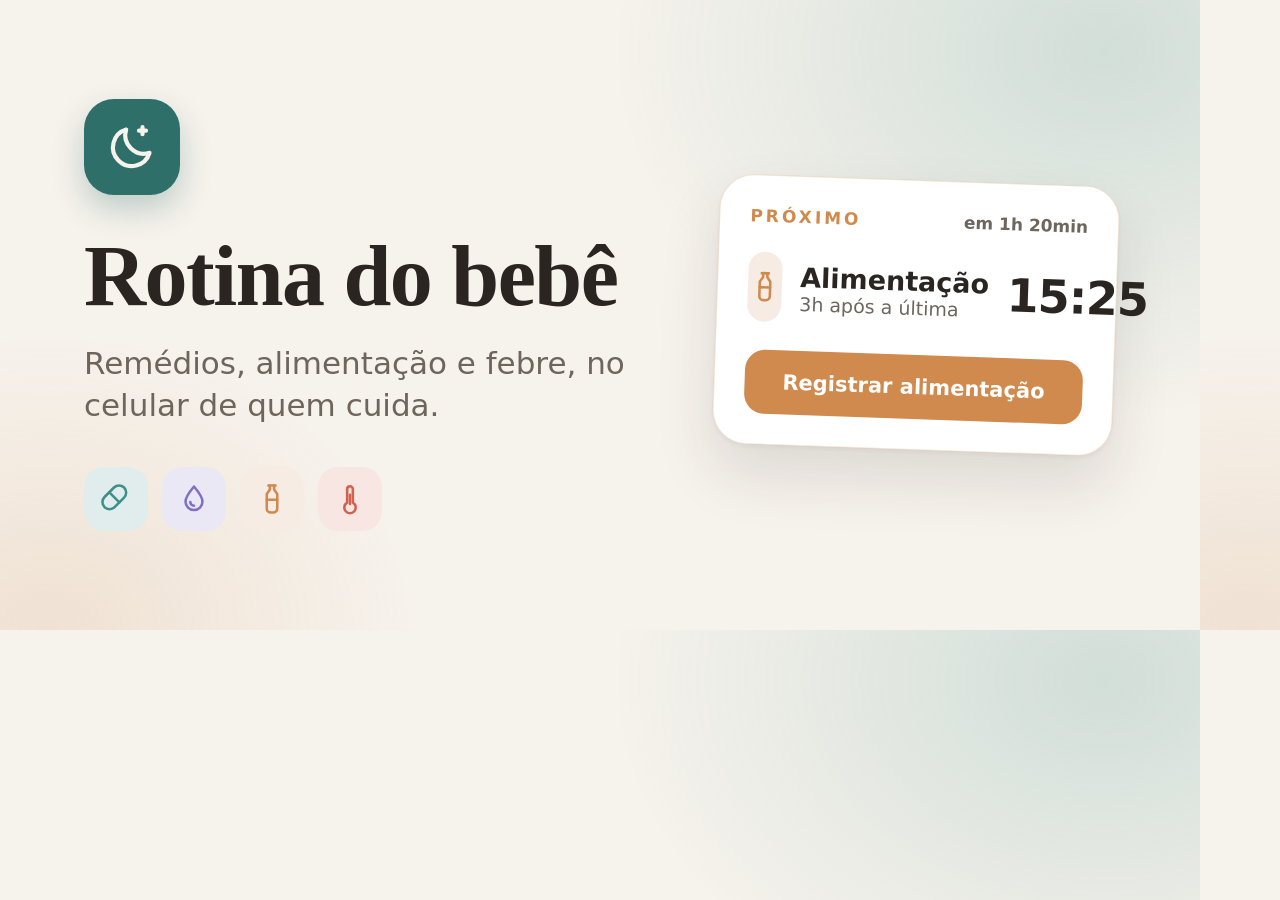
==== img/fontes/compartilhar.html @ 5ee4a87d "Adiciona prévia do link ao compartilhar e ícone da tela de início Tags Open Graph com imagem 1200x63" ====
<!doctype html>
<!--
  Fonte da imagem de compartilhamento (img/compartilhar.png, 1200x630).
  Para gerar de novo (Windows), na pasta do projeto:
  "C:\Program Files (x86)\Microsoft\Edge\Application\msedge.exe" --headless --disable-gpu --hide-scrollbars
    --window-size=1200,630 --screenshot="%CD%\img\compartilhar.png" "%CD%\img\fontes\compartilhar.html"
-->
<html lang="pt-BR">
<head>
<meta charset="utf-8">
<style>
  * { box-sizing: border-box; margin: 0; }
  html, body { width: 1200px; height: 630px; overflow: hidden; }
  body {
    font-family: "Segoe UI", system-ui, sans-serif;
    color: #2a2521;
    background:
      radial-gradient(700px 520px at 92% 8%, rgba(63, 143, 138, 0.20), transparent 70%),
      radial-gradient(520px 420px at 4% 100%, rgba(208, 138, 78, 0.16), transparent 70%),
      #f6f2ec;
    display: flex;
    align-items: center;
    padding: 0 84px;
    gap: 64px;
  }
  .texto { flex: 1; }
  .marca {
    width: 96px; height: 96px; border-radius: 30px;
    background: #2f6f6a; display: grid; place-items: center; margin-bottom: 38px;
    box-shadow: 0 14px 30px rgba(47, 111, 106, 0.28);
  }
  .marca svg { width: 56px; height: 56px; }
  h1 {
    font-family: "Palatino Linotype", Palatino, Georgia, serif;
    font-size: 86px; font-weight: 600; letter-spacing: -1.5px; line-height: 1;
  }
  p { margin-top: 24px; font-size: 31px; line-height: 1.35; color: #6e655c; max-width: 560px; }
  .icones { display: flex; gap: 14px; margin-top: 40px; }
  .ic {
    width: 64px; height: 64px; border-radius: 20px; display: grid; place-items: center;
    background: color-mix(in srgb, var(--c) 16%, #fff); color: var(--c);
  }
  .ic svg { width: 34px; height: 34px; fill: none; stroke: currentColor; stroke-width: 1.8; stroke-linecap: round; stroke-linejoin: round; }

  .cartao {
    width: 400px; padding: 30px; border-radius: 34px; background: #fff;
    box-shadow: 0 2px 4px rgba(42, 37, 33, 0.05), 0 30px 60px rgba(42, 37, 33, 0.12);
    border: 1px solid rgba(208, 138, 78, 0.25);
    transform: rotate(2deg);
  }
  .topo { display: flex; justify-content: space-between; font-size: 17px; font-weight: 700; }
  .rot { color: #d08a4e; letter-spacing: 3px; }
  .conta { color: #6e655c; }
  .corpo { display: flex; align-items: center; gap: 18px; margin: 26px 0 28px; }
  .corpo .ic { --c: #d08a4e; width: 70px; height: 70px; }
  .titulo { font-size: 27px; font-weight: 700; }
  .det { font-size: 19px; color: #6e655c; }
  .hora { margin-left: auto; font-size: 46px; font-weight: 700; letter-spacing: -1px; }
  .botao { height: 64px; border-radius: 20px; background: #d08a4e; color: #fff; display: grid; place-items: center; font-size: 21px; font-weight: 700; }
</style>
</head>
<body>
  <div class="texto">
    <div class="marca">
      <svg viewBox="0 0 24 24" fill="none" stroke="#f6f2ec" stroke-width="1.8" stroke-linecap="round" stroke-linejoin="round"><path d="M19.5 14.5A8 8 0 0 1 9.5 4.5a8 8 0 1 0 10 10z"/><path d="M16.5 3.5v3M15 5h3"/></svg>
    </div>
    <h1>Rotina do bebê</h1>
    <p>Remédios, alimentação e febre, no celular de quem cuida.</p>
    <div class="icones">
      <span class="ic" style="--c:#3F8F8A"><svg viewBox="0 0 24 24"><path d="M10.6 3.9a5 5 0 0 1 7.1 7.1l-6.7 6.7a5 5 0 0 1-7.1-7.1z"/><path d="M7.3 7.3l7.1 7.1"/></svg></span>
      <span class="ic" style="--c:#8070C4"><svg viewBox="0 0 24 24"><path d="M12 3.2c3.6 4.3 6 7.4 6 10.6a6 6 0 0 1-12 0c0-3.2 2.4-6.3 6-10.6z"/><path d="M9.4 14.2a2.6 2.6 0 0 0 2.6 2.6"/></svg></span>
      <span class="ic" style="--c:#D08A4E"><svg viewBox="0 0 24 24"><path d="M9.5 2.5h5"/><path d="M10.5 2.5v2.8L8.3 8.4v10.3A2.8 2.8 0 0 0 11.1 21.5h1.8a2.8 2.8 0 0 0 2.8-2.8V8.4l-2.2-3.1V2.5"/><path d="M8.3 12.5h7.4"/></svg></span>
      <span class="ic" style="--c:#D2614F"><svg viewBox="0 0 24 24"><path d="M14 14.6V5a2 2 0 0 0-4 0v9.6a4 4 0 1 0 4 0z"/><path d="M12 9v6.5"/></svg></span>
    </div>
  </div>

  <div class="cartao">
    <div class="topo"><span class="rot">PRÓXIMO</span><span class="conta">em 1h 20min</span></div>
    <div class="corpo">
      <span class="ic"><svg viewBox="0 0 24 24"><path d="M9.5 2.5h5"/><path d="M10.5 2.5v2.8L8.3 8.4v10.3A2.8 2.8 0 0 0 11.1 21.5h1.8a2.8 2.8 0 0 0 2.8-2.8V8.4l-2.2-3.1V2.5"/><path d="M8.3 12.5h7.4"/></svg></span>
      <div><div class="titulo">Alimentação</div><div class="det">3h após a última</div></div>
      <div class="hora">15:25</div>
    </div>
    <div class="botao">Registrar alimentação</div>
  </div>
</body>
</html>
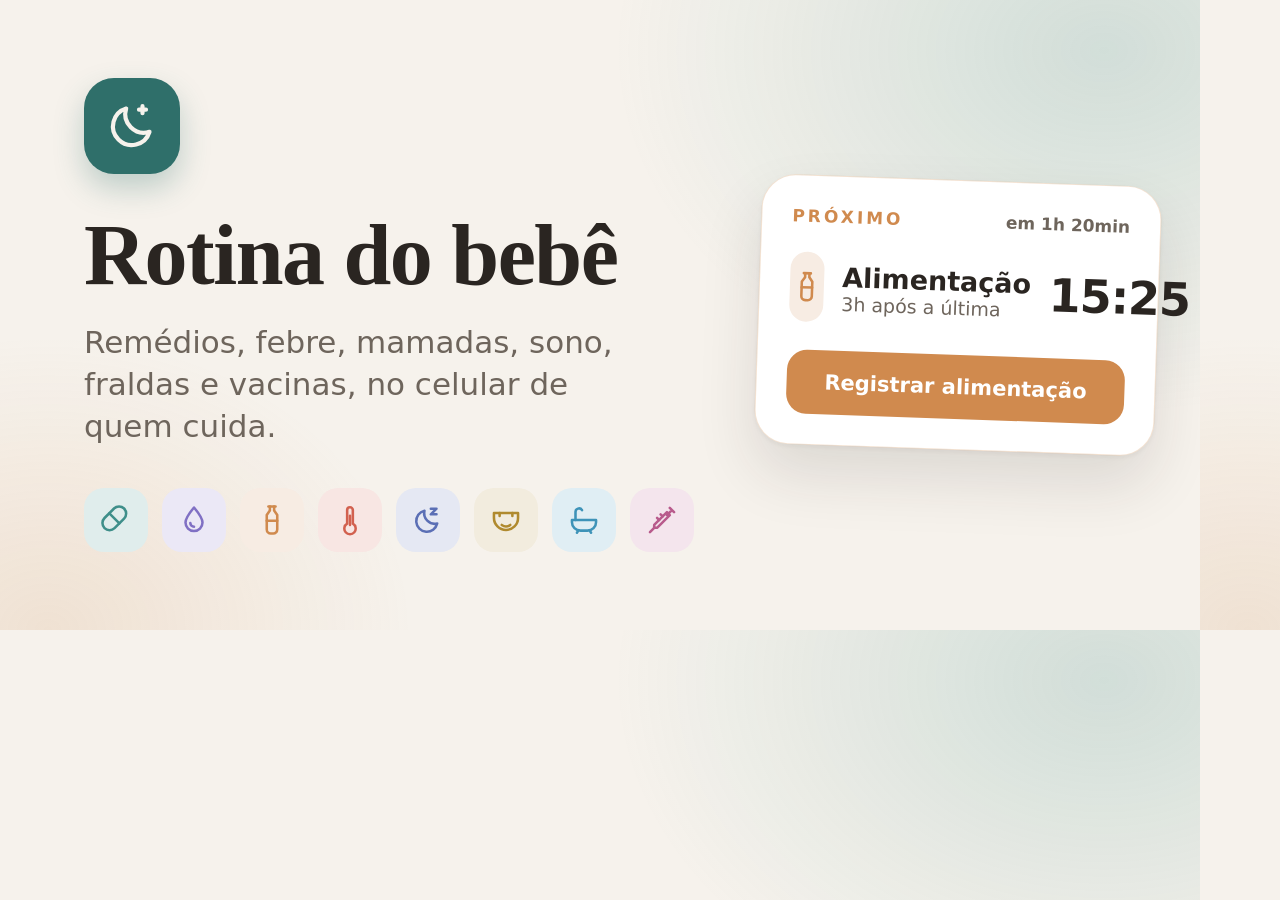
==== commit 9b0b9d4a: "Prévia do link cita sono, fraldas e vacinas e mostra os 8 ícones" ====
--- a/img/fontes/compartilhar.html
+++ b/img/fontes/compartilhar.html
@@ -65,12 +65,16 @@
       <svg viewBox="0 0 24 24" fill="none" stroke="#f6f2ec" stroke-width="1.8" stroke-linecap="round" stroke-linejoin="round"><path d="M19.5 14.5A8 8 0 0 1 9.5 4.5a8 8 0 1 0 10 10z"/><path d="M16.5 3.5v3M15 5h3"/></svg>
     </div>
     <h1>Rotina do bebê</h1>
-    <p>Remédios, alimentação e febre, no celular de quem cuida.</p>
+    <p>Remédios, febre, mamadas, sono, fraldas e vacinas, no celular de quem cuida.</p>
     <div class="icones">
       <span class="ic" style="--c:#3F8F8A"><svg viewBox="0 0 24 24"><path d="M10.6 3.9a5 5 0 0 1 7.1 7.1l-6.7 6.7a5 5 0 0 1-7.1-7.1z"/><path d="M7.3 7.3l7.1 7.1"/></svg></span>
       <span class="ic" style="--c:#8070C4"><svg viewBox="0 0 24 24"><path d="M12 3.2c3.6 4.3 6 7.4 6 10.6a6 6 0 0 1-12 0c0-3.2 2.4-6.3 6-10.6z"/><path d="M9.4 14.2a2.6 2.6 0 0 0 2.6 2.6"/></svg></span>
       <span class="ic" style="--c:#D08A4E"><svg viewBox="0 0 24 24"><path d="M9.5 2.5h5"/><path d="M10.5 2.5v2.8L8.3 8.4v10.3A2.8 2.8 0 0 0 11.1 21.5h1.8a2.8 2.8 0 0 0 2.8-2.8V8.4l-2.2-3.1V2.5"/><path d="M8.3 12.5h7.4"/></svg></span>
       <span class="ic" style="--c:#D2614F"><svg viewBox="0 0 24 24"><path d="M14 14.6V5a2 2 0 0 0-4 0v9.6a4 4 0 1 0 4 0z"/><path d="M12 9v6.5"/></svg></span>
+      <span class="ic" style="--c:#5B6FB5"><svg viewBox="0 0 24 24"><path d="M18.5 14.5A7.5 7.5 0 0 1 9.5 5.5a7.5 7.5 0 1 0 9 9z"/><path d="M14 4h4l-4 4h4"/></svg></span>
+      <span class="ic" style="--c:#B08A2E"><svg viewBox="0 0 24 24"><path d="M3.5 7h17v3.5a8.5 8.5 0 0 1-17 0z"/><path d="M7.5 7v2.2M16.5 7v2.2"/><path d="M9 15.5c1.8 1.3 4.2 1.3 6 0"/></svg></span>
+      <span class="ic" style="--c:#3E93B8"><svg viewBox="0 0 24 24"><path d="M3.5 12h17v1.5a6 6 0 0 1-6 6h-5a6 6 0 0 1-6-6z"/><path d="M6 12V6.5A2.5 2.5 0 0 1 10.6 5"/><path d="M8 19.5 7 21M16 19.5l1 1.5"/></svg></span>
+      <span class="ic" style="--c:#B85B8C"><svg viewBox="0 0 24 24"><path d="M17.5 3.5l3 3M19 5l-3.5 3.5"/><path d="M15.5 6.5l2 2-9 9H6.5v-2z"/><path d="M11 8l1.5 1.5M8.5 10.5 10 12"/><path d="M6.5 17.5 3.5 20.5"/></svg></span>
     </div>
   </div>
 
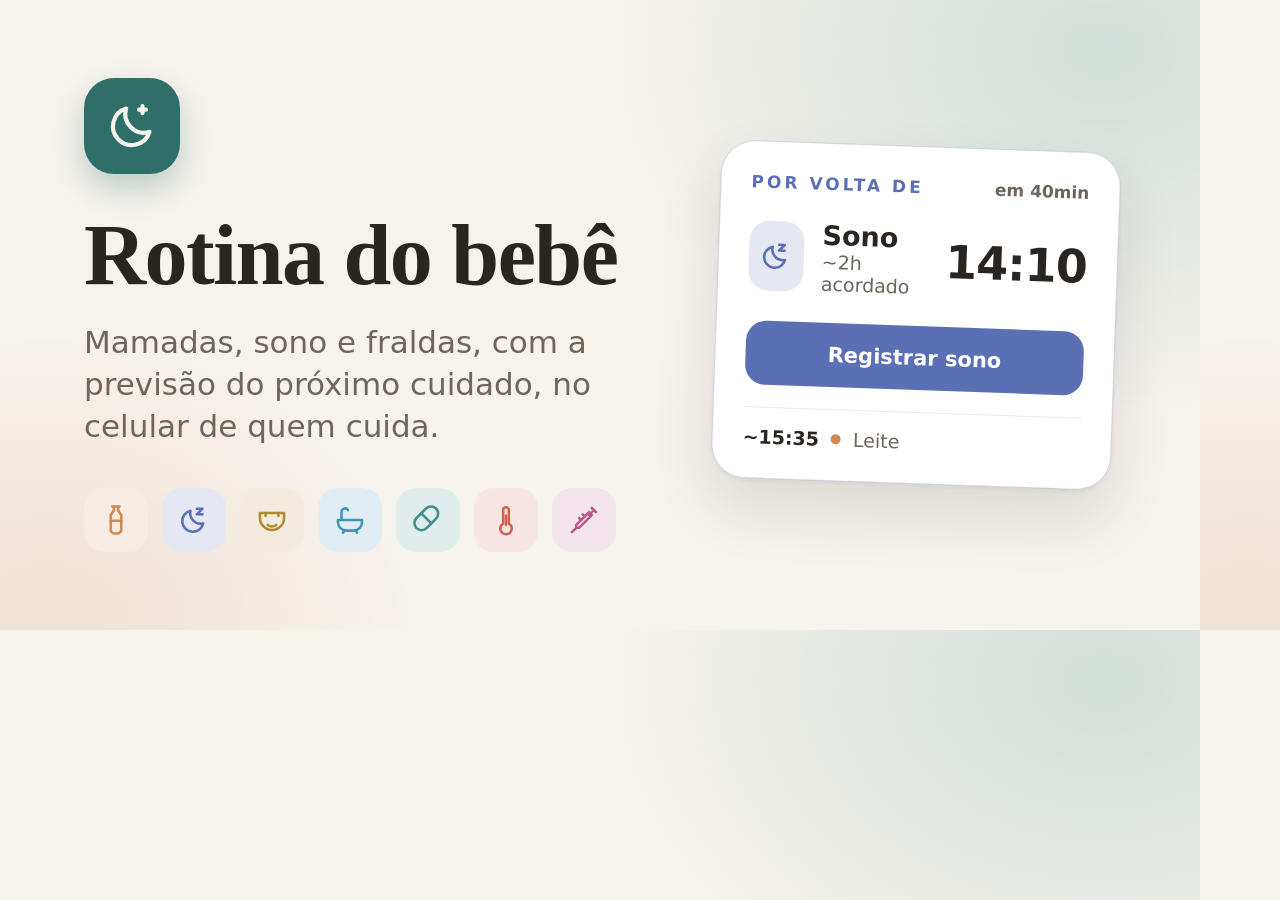
==== commit aee84100: "Imagem de compartilhamento nova (rotina e previsão); a anterior fica em img/fontes/backup" ====
--- a/img/fontes/compartilhar.html
+++ b/img/fontes/compartilhar.html
@@ -1,6 +1,7 @@
 <!doctype html>
 <!--
   Fonte da imagem de compartilhamento (img/compartilhar.png, 1200x630).
+  Versão anterior (out/2026) guardada em img/fontes/backup/ (PNG e HTML), para voltar se preferir.
   Para gerar de novo (Windows), na pasta do projeto:
   "C:\Program Files (x86)\Microsoft\Edge\Application\msedge.exe" --headless --disable-gpu --hide-scrollbars
     --window-size=1200,630 --screenshot="%CD%\img\compartilhar.png" "%CD%\img\fontes\compartilhar.html"
@@ -23,7 +24,7 @@
     padding: 0 84px;
     gap: 64px;
   }
-  .texto { flex: 1; }
+  .texto { flex: 1; min-width: 0; }
   .marca {
     width: 96px; height: 96px; border-radius: 30px;
     background: #2f6f6a; display: grid; place-items: center; margin-bottom: 38px;
@@ -32,7 +33,7 @@
   .marca svg { width: 56px; height: 56px; }
   h1 {
     font-family: "Palatino Linotype", Palatino, Georgia, serif;
-    font-size: 86px; font-weight: 600; letter-spacing: -1.5px; line-height: 1;
+    font-size: 86px; font-weight: 600; letter-spacing: -1.5px; line-height: 1; white-space: nowrap;
   }
   p { margin-top: 24px; font-size: 31px; line-height: 1.35; color: #6e655c; max-width: 560px; }
   .icones { display: flex; gap: 14px; margin-top: 40px; }
@@ -43,20 +44,23 @@
   .ic svg { width: 34px; height: 34px; fill: none; stroke: currentColor; stroke-width: 1.8; stroke-linecap: round; stroke-linejoin: round; }
 
   .cartao {
-    width: 400px; padding: 30px; border-radius: 34px; background: #fff;
+    flex: none; width: 400px; padding: 30px; border-radius: 34px; background: #fff;
     box-shadow: 0 2px 4px rgba(42, 37, 33, 0.05), 0 30px 60px rgba(42, 37, 33, 0.12);
-    border: 1px solid rgba(208, 138, 78, 0.25);
+    border: 1px solid rgba(91, 111, 181, 0.28);
     transform: rotate(2deg);
   }
   .topo { display: flex; justify-content: space-between; font-size: 17px; font-weight: 700; }
-  .rot { color: #d08a4e; letter-spacing: 3px; }
+  .rot { color: #5b6fb5; letter-spacing: 3px; }
   .conta { color: #6e655c; }
   .corpo { display: flex; align-items: center; gap: 18px; margin: 26px 0 28px; }
-  .corpo .ic { --c: #d08a4e; width: 70px; height: 70px; }
+  .corpo .ic { --c: #5b6fb5; width: 70px; height: 70px; }
   .titulo { font-size: 27px; font-weight: 700; }
   .det { font-size: 19px; color: #6e655c; }
   .hora { margin-left: auto; font-size: 46px; font-weight: 700; letter-spacing: -1px; }
-  .botao { height: 64px; border-radius: 20px; background: #d08a4e; color: #fff; display: grid; place-items: center; font-size: 21px; font-weight: 700; }
+  .botao { height: 64px; border-radius: 20px; background: #5b6fb5; color: #fff; display: grid; place-items: center; font-size: 21px; font-weight: 700; }
+  .depois { display: flex; align-items: center; gap: 12px; margin-top: 22px; padding-top: 18px; border-top: 1px solid rgba(42, 37, 33, 0.09); font-size: 19px; color: #6e655c; }
+  .depois b { color: #2a2521; font-weight: 700; }
+  .ponto { width: 10px; height: 10px; border-radius: 50%; background: #d08a4e; }
 </style>
 </head>
 <body>
@@ -65,27 +69,27 @@
       <svg viewBox="0 0 24 24" fill="none" stroke="#f6f2ec" stroke-width="1.8" stroke-linecap="round" stroke-linejoin="round"><path d="M19.5 14.5A8 8 0 0 1 9.5 4.5a8 8 0 1 0 10 10z"/><path d="M16.5 3.5v3M15 5h3"/></svg>
     </div>
     <h1>Rotina do bebê</h1>
-    <p>Remédios, febre, mamadas, sono, fraldas e vacinas, no celular de quem cuida.</p>
+    <p>Mamadas, sono e fraldas, com a previsão do próximo cuidado, no celular de quem cuida.</p>
     <div class="icones">
-      <span class="ic" style="--c:#3F8F8A"><svg viewBox="0 0 24 24"><path d="M10.6 3.9a5 5 0 0 1 7.1 7.1l-6.7 6.7a5 5 0 0 1-7.1-7.1z"/><path d="M7.3 7.3l7.1 7.1"/></svg></span>
-      <span class="ic" style="--c:#8070C4"><svg viewBox="0 0 24 24"><path d="M12 3.2c3.6 4.3 6 7.4 6 10.6a6 6 0 0 1-12 0c0-3.2 2.4-6.3 6-10.6z"/><path d="M9.4 14.2a2.6 2.6 0 0 0 2.6 2.6"/></svg></span>
       <span class="ic" style="--c:#D08A4E"><svg viewBox="0 0 24 24"><path d="M9.5 2.5h5"/><path d="M10.5 2.5v2.8L8.3 8.4v10.3A2.8 2.8 0 0 0 11.1 21.5h1.8a2.8 2.8 0 0 0 2.8-2.8V8.4l-2.2-3.1V2.5"/><path d="M8.3 12.5h7.4"/></svg></span>
-      <span class="ic" style="--c:#D2614F"><svg viewBox="0 0 24 24"><path d="M14 14.6V5a2 2 0 0 0-4 0v9.6a4 4 0 1 0 4 0z"/><path d="M12 9v6.5"/></svg></span>
       <span class="ic" style="--c:#5B6FB5"><svg viewBox="0 0 24 24"><path d="M18.5 14.5A7.5 7.5 0 0 1 9.5 5.5a7.5 7.5 0 1 0 9 9z"/><path d="M14 4h4l-4 4h4"/></svg></span>
       <span class="ic" style="--c:#B08A2E"><svg viewBox="0 0 24 24"><path d="M3.5 7h17v3.5a8.5 8.5 0 0 1-17 0z"/><path d="M7.5 7v2.2M16.5 7v2.2"/><path d="M9 15.5c1.8 1.3 4.2 1.3 6 0"/></svg></span>
       <span class="ic" style="--c:#3E93B8"><svg viewBox="0 0 24 24"><path d="M3.5 12h17v1.5a6 6 0 0 1-6 6h-5a6 6 0 0 1-6-6z"/><path d="M6 12V6.5A2.5 2.5 0 0 1 10.6 5"/><path d="M8 19.5 7 21M16 19.5l1 1.5"/></svg></span>
+      <span class="ic" style="--c:#3F8F8A"><svg viewBox="0 0 24 24"><path d="M10.6 3.9a5 5 0 0 1 7.1 7.1l-6.7 6.7a5 5 0 0 1-7.1-7.1z"/><path d="M7.3 7.3l7.1 7.1"/></svg></span>
+      <span class="ic" style="--c:#D2614F"><svg viewBox="0 0 24 24"><path d="M14 14.6V5a2 2 0 0 0-4 0v9.6a4 4 0 1 0 4 0z"/><path d="M12 9v6.5"/></svg></span>
       <span class="ic" style="--c:#B85B8C"><svg viewBox="0 0 24 24"><path d="M17.5 3.5l3 3M19 5l-3.5 3.5"/><path d="M15.5 6.5l2 2-9 9H6.5v-2z"/><path d="M11 8l1.5 1.5M8.5 10.5 10 12"/><path d="M6.5 17.5 3.5 20.5"/></svg></span>
     </div>
   </div>
 
   <div class="cartao">
-    <div class="topo"><span class="rot">PRÓXIMO</span><span class="conta">em 1h 20min</span></div>
+    <div class="topo"><span class="rot">POR VOLTA DE</span><span class="conta">em 40min</span></div>
     <div class="corpo">
-      <span class="ic"><svg viewBox="0 0 24 24"><path d="M9.5 2.5h5"/><path d="M10.5 2.5v2.8L8.3 8.4v10.3A2.8 2.8 0 0 0 11.1 21.5h1.8a2.8 2.8 0 0 0 2.8-2.8V8.4l-2.2-3.1V2.5"/><path d="M8.3 12.5h7.4"/></svg></span>
-      <div><div class="titulo">Alimentação</div><div class="det">3h após a última</div></div>
-      <div class="hora">15:25</div>
+      <span class="ic"><svg viewBox="0 0 24 24"><path d="M18.5 14.5A7.5 7.5 0 0 1 9.5 5.5a7.5 7.5 0 1 0 9 9z"/><path d="M14 4h4l-4 4h4"/></svg></span>
+      <div><div class="titulo">Sono</div><div class="det">~2h acordado</div></div>
+      <div class="hora">14:10</div>
     </div>
-    <div class="botao">Registrar alimentação</div>
+    <div class="botao">Registrar sono</div>
+    <div class="depois"><b>~15:35</b><span class="ponto"></span><span>Leite</span></div>
   </div>
 </body>
 </html>
